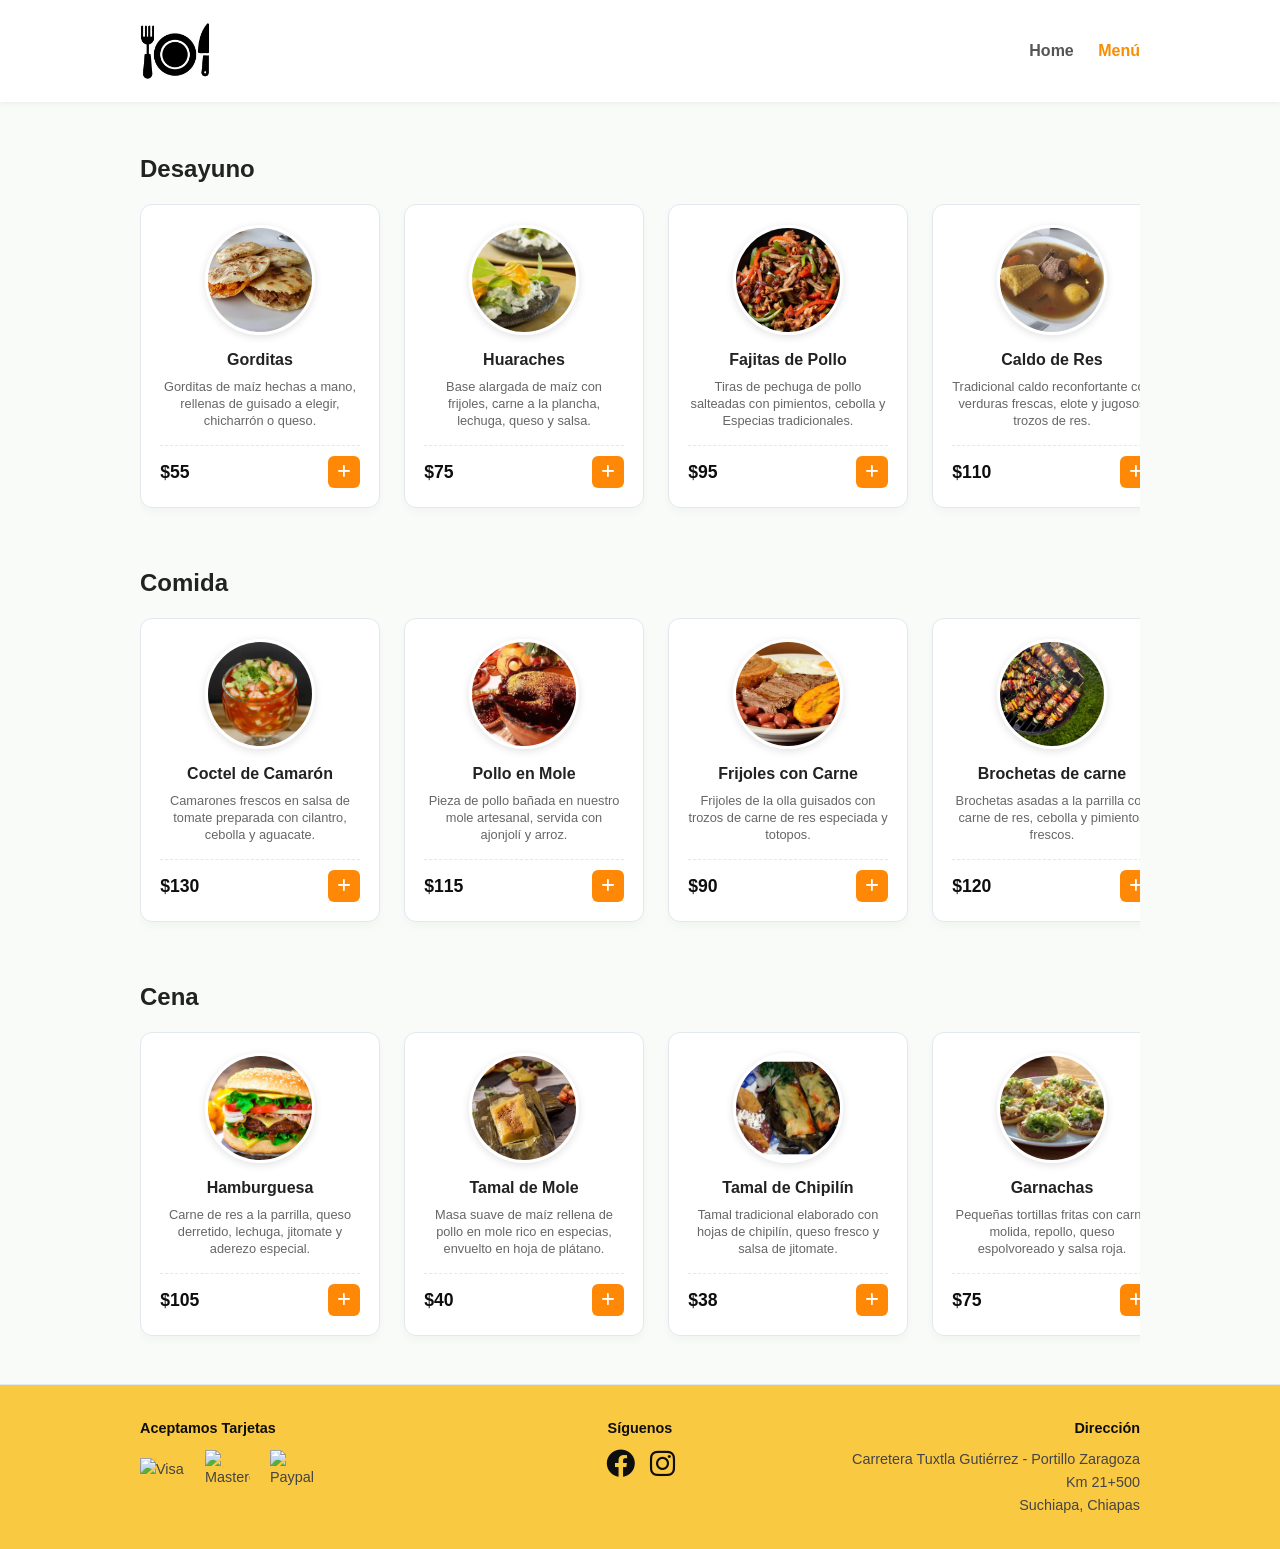
==== paginas/menu.html @ bb187be2 "Pagina de un restaurant" ====
<!DOCTYPE html>
<html lang="es">
<head>
    <meta charset="UTF-8">
    <meta name="viewport" content="width=device-width, initial-scale=1.0">
    <title>Menú - Restaurante</title>
    <!-- Ruta relativa para acceder a style.css desde la carpeta /paginas/ -->
    <link rel="stylesheet" href="../CSS/style.css">
    <link rel="stylesheet" href="https://cdnjs.cloudflare.com/ajax/libs/font-awesome/6.0.0/css/all.min.css">
</head>
<body>

    <!-- Header / Navbar -->
    <header class="main-header">
        <div class="container header-flex">
            <div class="logo">
                <img src="/imagenesComida/food-and-restaurant.png" alt="logo">
            </div>
            <nav class="main-nav">
                <a href="../index.html">Home</a>
                <a href="menu.html" class="active">Menú</a>
            </nav>
        </div>
    </header>

    <!-- Contenido Principal del Menú -->
    <main class="container">

        <!-- ===== SECCIÓN DESAYUNO ===== -->
        <section class="menu-seccion">
            <h2 class="subtitulo-menu">Desayuno</h2>
            <div class="menu-grid">
                
                <div class="menu-card">
                    <img src="/imagenesComida/i30.webp" alt="Gorditas" class="platillo-img">
                    <h3>Gorditas</h3>
                    <p>Gorditas de maíz hechas a mano, rellenas de guisado a elegir, chicharrón o queso.</p>
                    <div class="card-footer-platillo">
                        <span class="precio">$55</span>
                        <button class="btn-agregar"><i class="fas fa-plus"></i></button>
                    </div>
                </div>

                <div class="menu-card">
                    <img src="/imagenesComida/i27.jpg" alt="Huaraches" class="platillo-img">
                    <h3>Huaraches</h3>
                    <p>Base alargada de maíz con frijoles, carne a la plancha, lechuga, queso y salsa.</p>
                    <div class="card-footer-platillo">
                        <span class="precio">$75</span>
                        <button class="btn-agregar"><i class="fas fa-plus"></i></button>
                    </div>
                </div>

                <div class="menu-card">
                    <img src="/imagenesComida/i22.webp" alt="Fajitas de Pollo" class="platillo-img">
                    <h3>Fajitas de Pollo</h3>
                    <p>Tiras de pechuga de pollo salteadas con pimientos, cebolla y Especias tradicionales.</p>
                    <div class="card-footer-platillo">
                        <span class="precio">$95</span>
                        <button class="btn-agregar"><i class="fas fa-plus"></i></button>
                    </div>
                </div>

                <div class="menu-card">
                    <img src="/imagenesComida/i21.jpg" alt="Caldo de Res" class="platillo-img">
                    <h3>Caldo de Res</h3>
                    <p>Tradicional caldo reconfortante con verduras frescas, elote y jugosos trozos de res.</p>
                    <div class="card-footer-platillo">
                        <span class="precio">$110</span>
                        <button class="btn-agregar"><i class="fas fa-plus"></i></button>
                    </div>
                </div>

                <div class="menu-card">
                    <img src="/imagenesComida/i26.jpg" alt="Torta Ahogada" class="platillo-img">
                    <h3>Torta Ahogada</h3>
                    <p>Pan birote relleno de carnitas, sumergido en salsa especiada de jitomate y chile.</p>
                    <div class="card-footer-platillo">
                        <span class="precio">$80</span>
                        <button class="btn-agregar"><i class="fas fa-plus"></i></button>
                    </div>
                </div>

                <div class="menu-card">
                    <img src="/imagenesComida/i7.jpg" alt="Empanadas" class="platillo-img">
                    <h3>Empanadas</h3>
                    <p>Crujientes empanadas fritas rellenas de queso, pollo deshebrado o carne molida.</p>
                    <div class="card-footer-platillo">
                        <span class="precio">$60</span>
                        <button class="btn-agregar"><i class="fas fa-plus"></i></button>
                    </div>
                </div>

                <div class="menu-card">
                    <img src="/imagenesComida/i19.jpg" alt="Lasagna" class="platillo-img">
                    <h3>Lasagna</h3>
                    <p>Capas de pasta gratinada con carne boloñesa, salsa bechamel y queso fundido.</p>
                    <div class="card-footer-platillo">
                        <span class="precio">$125</span>
                        <button class="btn-agregar"><i class="fas fa-plus"></i></button>
                    </div>
                </div>

                <div class="menu-card">
                    <img src="/imagenesComida/i28.jpg" alt="Carne con Verduras" class="platillo-img">
                    <h3>Carne con Verduras</h3>
                    <p>Trozos de carne suave salteados al sartén con mezcla de verduras de temporada.</p>
                    <div class="card-footer-platillo">
                        <span class="precio">$105</span>
                        <button class="btn-agregar"><i class="fas fa-plus"></i></button>
                    </div>
                </div>

            </div>
        </section>

        <!-- ===== SECCIÓN COMIDA ===== -->
        <section class="menu-seccion">
            <h2 class="subtitulo-menu">Comida</h2>
            <div class="menu-grid">
                
                <div class="menu-card">
                    <img src="/imagenesComida/i12.jpg" alt="Coctel de Camarón" class="platillo-img">
                    <h3>Coctel de Camarón</h3>
                    <p>Camarones frescos en salsa de tomate preparada con cilantro, cebolla y aguacate.</p>
                    <div class="card-footer-platillo">
                        <span class="precio">$130</span>
                        <button class="btn-agregar"><i class="fas fa-plus"></i></button>
                    </div>
                </div>

                <div class="menu-card">
                    <img src="/imagenesComida/i15.jpg" alt="Pollo en Mole" class="platillo-img">
                    <h3>Pollo en Mole</h3>
                    <p>Pieza de pollo bañada en nuestro mole artesanal, servida con ajonjolí y arroz.</p>
                    <div class="card-footer-platillo">
                        <span class="precio">$115</span>
                        <button class="btn-agregar"><i class="fas fa-plus"></i></button>
                    </div>
                </div>

                <div class="menu-card">
                    <img src="/imagenesComida/i16.jpg" alt="Frijoles con Carne" class="platillo-img">
                    <h3>Frijoles con Carne</h3>
                    <p>Frijoles de la olla guisados con trozos de carne de res especiada y totopos.</p>
                    <div class="card-footer-platillo">
                        <span class="precio">$90</span>
                        <button class="btn-agregar"><i class="fas fa-plus"></i></button>
                    </div>
                </div>

                <div class="menu-card">
                    <img src="/imagenesComida/i23.jpg" alt="Brochetas de carne" class="platillo-img">
                    <h3>Brochetas de carne</h3>
                    <p>Brochetas asadas a la parrilla con carne de res, cebolla y pimientos frescos.</p>
                    <div class="card-footer-platillo">
                        <span class="precio">$120</span>
                        <button class="btn-agregar"><i class="fas fa-plus"></i></button>
                    </div>
                </div>

                <div class="menu-card">
                    <img src="/imagenesComida/i24.jpg" alt="Cochito Horneado" class="platillo-img">
                    <h3>Cochito Horneado</h3>
                    <p>Carne de cerdo horneada lentamente con adobo tradicional chiapaneco.</p>
                    <div class="card-footer-platillo">
                        <span class="precio">$135</span>
                        <button class="btn-agregar"><i class="fas fa-plus"></i></button>
                    </div>
                </div>

                <div class="menu-card">
                    <img src="/imagenesComida/i8.webp" alt="Pozole" class="platillo-img">
                    <h3>Pozole</h3>
                    <p>Platillo tradicional de maíz cacahuazintle con carne de cerdo, rábanos y lechuga.</p>
                    <div class="card-footer-platillo">
                        <span class="precio">$100</span>
                        <button class="btn-agregar"><i class="fas fa-plus"></i></button>
                    </div>
                </div>

                <div class="menu-card">
                    <img src="/imagenesComida/i14.jpg" alt="Caldo de Camarón" class="platillo-img">
                    <h3>Caldo de Camarón</h3>
                    <p>Sopa concentrada de camarón con verduras, chile guajillo y un toque de limón.</p>
                    <div class="card-footer-platillo">
                        <span class="precio">$125</span>
                        <button class="btn-agregar"><i class="fas fa-plus"></i></button>
                    </div>
                </div>

                <div class="menu-card">
                    <img src="/imagenesComida/i25.jpg" alt="Guacamole" class="platillo-img">
                    <h3>Guacamole</h3>
                    <p>Aguacate fresco machacado con pico de gallo, cilantro y servido con totopos.</p>
                    <div class="card-footer-platillo">
                        <span class="precio">$70</span>
                        <button class="btn-agregar"><i class="fas fa-plus"></i></button>
                    </div>
                </div>

                <div class="menu-card">
                    <img src="/imagenesComida/i29.jpg" alt="Carne Asada" class="platillo-img">
                    <h3>Carne Asada</h3>
                    <p>Corte de carne a la parrilla acompañado de cebollitas cambray, frijoles y guacamole.</p>
                    <div class="card-footer-platillo">
                        <span class="precio">$140</span>
                        <button class="btn-agregar"><i class="fas fa-plus"></i></button>
                    </div>
                </div>

            </div>
        </section>

        <!-- ===== SECCIÓN CENA ===== -->
        <section class="menu-seccion">
            <h2 class="subtitulo-menu">Cena</h2>
            <div class="menu-grid">
                
                <div class="menu-card">
                    <img src="/imagenesComida/i10.jpg" alt="Hamburguesa" class="platillo-img">
                    <h3>Hamburguesa</h3>
                    <p>Carne de res a la parrilla, queso derretido, lechuga, jitomate y aderezo especial.</p>
                    <div class="card-footer-platillo">
                        <span class="precio">$105</span>
                        <button class="btn-agregar"><i class="fas fa-plus"></i></button>
                    </div>
                </div>

                <div class="menu-card">
                    <img src="/imagenesComida/i11.jpg" alt="Tamal de Mole" class="platillo-img">
                    <h3>Tamal de Mole</h3>
                    <p>Masa suave de maíz rellena de pollo en mole rico en especias, envuelto en hoja de plátano.</p>
                    <div class="card-footer-platillo">
                        <span class="precio">$40</span>
                        <button class="btn-agregar"><i class="fas fa-plus"></i></button>
                    </div>
                </div>

                <div class="menu-card">
                    <img src="/imagenesComida/i13.jpg" alt="Tamal de Chipilín" class="platillo-img">
                    <h3>Tamal de Chipilín</h3>
                    <p>Tamal tradicional elaborado con hojas de chipilín, queso fresco y salsa de jitomate.</p>
                    <div class="card-footer-platillo">
                        <span class="precio">$38</span>
                        <button class="btn-agregar"><i class="fas fa-plus"></i></button>
                    </div>
                </div>

                <div class="menu-card">
                    <img src="/imagenesComida/i9.jpg" alt="Garnachas" class="platillo-img">
                    <h3>Garnachas</h3>
                    <p>Pequeñas tortillas fritas con carne molida, repollo, queso espolvoreado y salsa roja.</p>
                    <div class="card-footer-platillo">
                        <span class="precio">$75</span>
                        <button class="btn-agregar"><i class="fas fa-plus"></i></button>
                    </div>
                </div>

                <div class="menu-card">
                    <img src="/imagenesComida/i18.jpg" alt="Tostadas" class="platillo-img">
                    <h3>Tostadas</h3>
                    <p>Tortillas crujientes con frijoles refritos, pollo o carne, lechuga, crema y queso.</p>
                    <div class="card-footer-platillo">
                        <span class="precio">$65</span>
                        <button class="btn-agregar"><i class="fas fa-plus"></i></button>
                    </div>
                </div>

                <div class="menu-card">
                    <img src="/imagenesComida/i6.jpg" alt="Tacos" class="platillo-img">
                    <h3>Tacos</h3>
                    <p>Orden de tacos en tortilla de maíz con la carne de tu elección, cilantro y cebolla.</p>
                    <div class="card-footer-platillo">
                        <span class="precio">$70</span>
                        <button class="btn-agregar"><i class="fas fa-plus"></i></button>
                    </div>
                </div>

                <div class="menu-card">
                    <img src="/imagenesComida/i20.jpg" alt="Flautas" class="platillo-img">
                    <h3>Flautas</h3>
                    <p>Tacos dorados y crujientes rellenos de pollo, servidos con crema, queso y salsa verde.</p>
                    <div class="card-footer-platillo">
                        <span class="precio">$80</span>
                        <button class="btn-agregar"><i class="fas fa-plus"></i></button>
                    </div>
                </div>

            </div>
        </section>

    </main>

    <!-- Footer Institucional -->
    <footer class="main-footer">
        <div class="container footer-grid">
            <div class="footer-col">
                <h4>Aceptamos Tarjetas</h4>
                <div class="metodos-pago">
                    <img src="https://images.icon-icons.com/2341/PNG/512/visa_payment_method_card_icon_142729.png" alt="Visa" width="40">
                    <img src="https://e7.pngegg.com/pngimages/130/79/png-clipart-mastercard-credit-card-mastercard-logo-love-text.png" alt="Mastercard" width="40">
                    <img src="https://static.vecteezy.com/system/resources/thumbnails/070/730/254/small/paypal-logo-in-transparent-background-popular-online-payment-method-icon-free-png.png" alt="Paypal" width="60">
                </div>
            </div>

            <div class="footer-col col-siguenos">
                <h4>Síguenos</h4>
                <div class="social-links">
                    <a href="https://facebook.com/UPChiapas" target="_blank"><i class="fab fa-facebook fa-2x"></i></a>
                    <a href="https://instagram.com/UPChiapas" target="_blank"><i class="fab fa-instagram fa-2x"></i></a>
                </div>
            </div>

            <div class="footer-col col-direc">
                <h4>Dirección</h4>
                <p>Carretera Tuxtla Gutiérrez - Portillo Zaragoza Km 21+500<br>Suchiapa, Chiapas</p>
            </div>
        </div>
    </footer>

</body>
</html>
---- CSS/style.css ----
:root {
    --primary-color: #ffffff; 
    --secondary-color: #0e0e0e; /* Teal institucional */
    --third-color: #f98d00;
    --light-bg: #f9fbf9; 
    --text-color: #333;
    --white: #ffffff; 
    --acento: #ff8906; /* Naranja botones */
    --acento-hover: #e17b06;
    --card-bg: #ffffff;
    --border-color: #e2e8f0;
}

* {
    box-sizing: border-box;
    margin: 0;
    padding: 0;
    font-family: 'Segoe UI', Tahoma, Geneva, Verdana, sans-serif;
}

body {
    background-color: var(--light-bg);
    color: var(--text-color);
    line-height: 1.6;
    display: flex;
    flex-direction: column;
    min-height: 100vh;
}

.container {
    width: 90%;
    max-width: 1000px;
    margin: 0 auto;
}

/* Header & Nav */
.main-header {
    background-color: var(--primary-color);
    box-shadow: 0 2px 5px rgba(0,0,0,0.05);
    padding: 1rem 0;
}

.header-flex {
    display: flex;
    justify-content: space-between;
    align-items: center;
}

.logo img {
    width: 70px;
    height: 70px;
    object-fit: contain;
    display: block;
}

.main-nav a {
    color: #555;
    text-decoration: none;
    margin-left: 20px;
    font-weight: 600;
    transition: color 0.3s;
}

.main-nav a:hover, .main-nav a.active {
    color: var(--third-color);
}

/* Main */
main {
    flex: 1;
    padding: 2rem 0;
}

/* Carrusel */
.carrusel-contenedor {
    width: 100%;
    max-width: 600px;
    height: 350px;
    margin: 0 auto 3rem auto;
    overflow: hidden;
    position: relative;
    border-radius: 12px;
    box-shadow: 0 4px 12px rgba(0,0,0,0.1);
}

.imagenes-slide {
    display: flex;
    transition: transform .5s ease-in-out;
}

.imagenes-slide img {
    min-width: 100%;
    height: 350px;
    object-fit: cover;
}

.boton-carrusel {
    position: absolute;
    top: 50%;
    transform: translateY(-50%);
    z-index: 10;
    background: rgba(255,255,255,0.8);
    border: none;
    padding: 10px 15px;
    cursor: pointer;
    border-radius: 50%;
    font-weight: bold;
}

#anterior { left: 15px; }
#siguiente { right: 15px; }

/* Títulos de secciones con subrayado amarillo */
.titulo-seccion, .titulo-seccion-oferta {
    text-align: center;
    position: relative;
    padding-bottom: 10px;
    margin: 2rem 0;
    color: var(--secondary-color);
    font-size: 1.8rem;
}

.titulo-seccion::after, .titulo-seccion-oferta::after {
    content: "";
    position: absolute;
    bottom: 0;
    left: 50%;
    transform: translateX(-50%);
    width: 120px;
    height: 4px;
    background-color: #ffcc00;
    border-radius: 2px;
}

/* Grid de Pasos (¿Cómo puedes ordenar?) */
.pasos-grid {
    display: grid;
    grid-template-columns: repeat(auto-fit, minmax(180px, 1fr));
    gap: 1.5rem;
    margin-bottom: 4rem;
}

.paso-card {
    background-color: var(--white);
    border: 2px solid var(--border-color);
    padding: 2rem 1rem;
    border-radius: 8px;
    text-align: center;
    box-shadow: 0 2px 5px rgba(0,0,0,0.02);
    transition: transform 0.3s;
}

.paso-card:hover {
    transform: translateY(-5px);
}

.paso-card img {
    margin-bottom: 1rem;
    object-fit: contain;
}

/* Oferta Especial en Flexbox */
.oferta-container {
    margin-bottom: 4rem;
}

.oferta-flex {
    display: flex;
    background: var(--white);
    border-radius: 12px;
    padding: 2rem;
    gap: 2rem;
    align-items: center;
    box-shadow: 0 4px 10px rgba(0,0,0,0.02);
    border: 1px solid var(--border-color);
}

.oferta-img {
    flex: 1;
    text-align: center;
}

.oferta-img img {
    max-width: 100%;
    width: 280px;
    height: auto;
    border-radius: 50%;
    object-fit: cover;
}

.oferta-detalle {
    flex: 1.5;
}

.oferta-detalle h1 {
    font-size: 1.8rem;
    color: #222;
    margin-bottom: 0.5rem;
}

.oferta-detalle h3 {
    font-size: 1rem;
    font-weight: normal;
    color: #666;
    margin-bottom: 1.5rem;
}

.btn-ordenar {
    background-color: var(--acento);
    color: var(--white);
    padding: 0.75rem 2rem;
    border: none;
    border-radius: 6px;
    cursor: pointer;
    font-weight: bold;
    width: auto;
    transition: background-color 0.3s;
}

.btn-ordenar:hover {
    background-color: var(--acento-hover);
}

/* Comentarios */
.comentarios-grid {
    display: grid;
    grid-template-columns: repeat(auto-fit, minmax(280px, 1fr));
    gap: 2rem;
    margin-bottom: 3rem;
}

.comentario-card {
    background: var(--white);
    padding: 1.5rem;
    border-radius: 8px;
    border: 1px solid var(--border-color);
}

.comentario-header {
    display: flex;
    align-items: center;
    gap: 1rem;
    margin-bottom: 1rem;
}

.avatar {
    width: 40px;
    height: 40px;
    background-color: #ddd;
    border-radius: 50%;
}

.estrellas {
    color: #ffc107;
    margin-top: 0.5rem;
}

/* Footer */
.main-footer {
    background-color: #fbc42de4;
    color: #444;
    padding: 2rem 0;
    border-top: 1px solid var(--border-color);
    font-size: 0.9rem;
}

.footer-grid {
    display: grid;
    grid-template-columns: repeat(auto-fit, minmax(200px, 1fr));
    gap: 2rem;
}

/*  Alineación a la izquierda de las columnas del footer */
.footer-col {
    text-align: left;
}

.footer-col h4 {
    color: var(--secondary-color);
    margin-bottom: 0.5rem;
}

/* Contenedor e imágenes de Métodos de Pago */
.metodos-pago {
    display: flex;
    justify-content: flex-start; /*  Comienza a la izquierda */
    align-items: center;
    gap: 20px;
    margin-top: 10px;
}

.metodos-pago img {
    width: 45px;
    height: auto;
    object-fit: contain;
}

/* Redes Sociales */
.social-links {
    margin-top: 15px;
}

.social-links a {
    color: #333;
    margin-right: 15px;
    transition: color 0.3s;
    text-decoration: none;
}

.social-links a:hover {
    color: var(--secondary-color);
}

.social-link {
    color: inherit;
    font-size: 1.1rem;
    background: rgba(0,0,0,0.05);
    padding: 0.5rem 1rem;
    border-radius: 5px;
    text-decoration: none;
}

.social-link:hover { 
    color: var(--secondary-color); 
    background: rgba(0,0,0,0.1); 
}

/* Responsive Design */
@media (max-width: 768px) {
    .header-flex { flex-direction: column; gap: 1rem; }
    .oferta-flex { flex-direction: column; text-align: center; }
    .metodos-pago { justify-content: center; }
    .footer-col { text-align: center; }
}
/* Configuración específica para centrar la columna de Síguenos */
.col-siguenos {
    text-align: center;
}

.col-siguenos h4 {
    text-align: center;
}

.col-siguenos .social-links {
    display: flex;
    justify-content: center; /* Centra los íconos de Facebook/Instagram */
    align-items: center;
    gap: 15px;               /* Espacio entre íconos */
    margin-top: 10px;
}

.col-siguenos .social-links a {
    margin: 0;               /* Elimina márgenes extra que puedan descentrarlo */
    color: var(--secondary-color); /* Aplica el color teal a los íconos */
    transition: transform 0.2s ease, color 0.2s ease;
}

.col-siguenos .social-links a:hover {
    transform: scale(1.15);  /* Efecto de zoom suave al pasar el cursor */
    color: var(--acento);
}
/* Mover y alinear la columna de dirección a la derecha */
.footer-grid .footer-col.col-direc {
    text-align: right !important;
}
/* Posicionamiento para la tarjeta de oferta */
.oferta-flex {
    position: relative; /* Permite posicionar el filtro en la esquina */
}

/* Ícono de filtro en la esquina superior derecha */
.icono-filtro {
    position: absolute;
    top: 20px;
    right: 25px;
    font-size: 1.2rem;
    color: var(--secondary-color);
    cursor: pointer;
    transition: color 0.3s;
}

.icono-filtro:hover {
    color: var(--acento);
}

/* Ajuste del botón con icono de carrito */
.btn-ordenar {
    display: inline-flex;
    align-items: center;
    justify-content: center;
    gap: 8px; /* Espacio entre el carrito y el texto */
}
/* ==========================================
   ESTILOS PARA LA PÁGINA DE MENÚ (DESLIZABLE)
   ========================================== */

.subtitulo-menu {
    font-size: 1.5rem;
    color: #222;
    margin: 2.5rem 0 1rem 0;
    text-align: left;
    font-weight: 700;
}

.menu-seccion:first-child .subtitulo-menu {
    margin-top: 1rem;
}

/* 🔄 Menú deslizable horizontalmente hacia la derecha */
.menu-grid {
    display: flex;
    gap: 1.5rem;
    overflow-x: auto;          /* Habilita el desplazamiento horizontal */
    scroll-snap-type: x mandatory; /* Desplazamiento suave por tarjeta */
    padding-bottom: 1rem;      /* Espacio para la barra de scroll */
    -webkit-overflow-scrolling: touch;
}

/* Estilo de la barra de desplazamiento (opcional, más limpia) */
.menu-grid::-webkit-scrollbar {
    height: 6px;
}
.menu-grid::-webkit-scrollbar-thumb {
    background-color: #cbd5e1;
    border-radius: 4px;
}

/* Tarjeta individual del platillo */
.menu-card {
    min-width: 240px;          /* Ancho fijo para mantener la estructura al deslizar */
    max-width: 240px;
    scroll-snap-align: start;
    background: var(--white);
    border: 1px solid var(--border-color);
    border-radius: 12px;
    padding: 1.2rem;
    text-align: center;
    box-shadow: 0 4px 10px rgba(0,0,0,0.03);
    transition: transform 0.3s ease;
    display: flex;
    flex-direction: column;
    justify-content: space-between;
}

.menu-card:hover {
    transform: translateY(-3px);
}

.platillo-img {
    width: 110px;
    height: 110px;
    border-radius: 50%;
    object-fit: cover;
    margin: 0 auto 0.8rem auto;
    border: 3px solid #fff;
    box-shadow: 0 2px 8px rgba(0,0,0,0.12);
}

.menu-card h3 {
    font-size: 1rem;
    color: #222;
    margin-bottom: 0.4rem;
}

.menu-card p {
    font-size: 0.8rem;
    color: #666;
    line-height: 1.3;
    margin-bottom: 1rem;
}

/* Pie de tarjeta */
.card-footer-platillo {
    display: flex;
    justify-content: space-between;
    align-items: center;
    margin-top: auto;
    padding-top: 0.6rem;
    border-top: 1px dashed var(--border-color);
}

.precio {
    font-size: 1.1rem;
    font-weight: bold;
    color: var(--secondary-color);
}

/* ➕ Botón con símbolo mas (+) */
.btn-agregar {
    background-color: var(--acento);
    color: var(--white);
    border: none;
    width: 32px;
    height: 32px;
    border-radius: 6px;
    cursor: pointer;
    display: flex;
    align-items: center;
    justify-content: center;
    font-size: 0.9rem;
    transition: background-color 0.2s ease, transform 0.2s ease;
}

.btn-agregar:hover {
    background-color: var(--acento-hover);
    transform: scale(1.08);
}
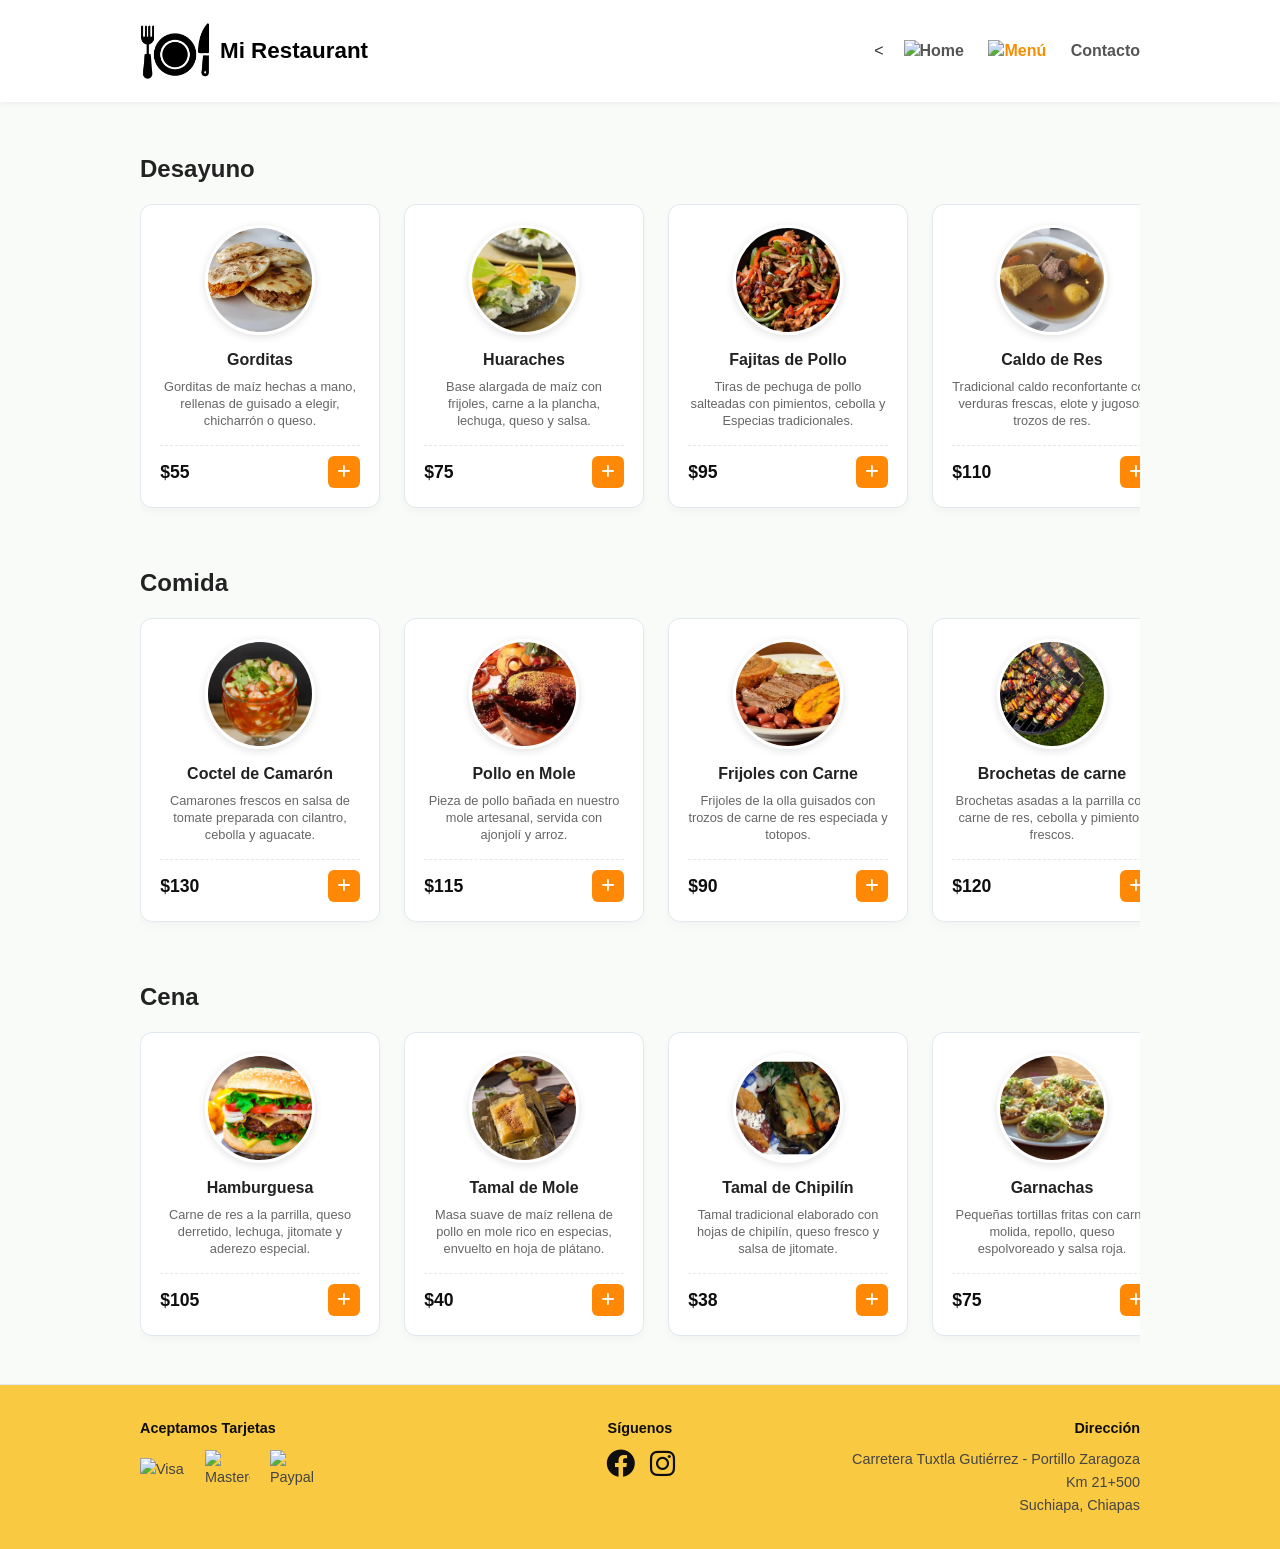
==== commit 471968e9: "cambios menu" ====
--- a/paginas/menu.html
+++ b/paginas/menu.html
@@ -15,10 +15,12 @@
         <div class="container header-flex">
             <div class="logo">
                 <img src="/imagenesComida/food-and-restaurant.png" alt="logo">
+                <span class="nombre-restaurante">Mi Restaurant</span>
             </div>
             <nav class="main-nav">
-                <a href="../index.html">Home</a>
-                <a href="menu.html" class="active">Menú</a>
+                <<a href="/index.html" ><img src="/imagenesComida/casa.png" width="20">Home</a>
+                <a href="/paginas/menu.html" class="active"><img src="/imagenesComida/menu.png" width="16">Menú</a>
+                <a href="contacto.html">Contacto</a>
             </nav>
         </div>
     </header>
@@ -307,8 +309,8 @@
             <div class="footer-col col-siguenos">
                 <h4>Síguenos</h4>
                 <div class="social-links">
-                    <a href="https://facebook.com/UPChiapas" target="_blank"><i class="fab fa-facebook fa-2x"></i></a>
-                    <a href="https://instagram.com/UPChiapas" target="_blank"><i class="fab fa-instagram fa-2x"></i></a>
+                    <a href="https://www.facebook.com/share/1CXzHNmsDx/?mibextid=wwXIfr" target="_blank"><i class="fab fa-facebook fa-2x"></i></a>
+                    <a href="https://www.instagram.com/upchiapas?igsh=MzJrNGNxem1tazh0" target="_blank"><i class="fab fa-instagram fa-2x"></i></a>
                 </div>
             </div>
 
@@ -319,5 +321,16 @@
         </div>
     </footer>
 
+    <!-- MODAL DE CONFIRMACIÓN -->
+    <div class="modal-overlay" id="modalAgregar">
+        <div class="modal-content">
+            <i class="fas fa-check-circle modal-icono"></i>
+            <h3>¡Agregado al Pedido!</h3>
+            <p id="modalMensaje">El platillo se ha añadido a tu orden correctamente.</p>
+            <button class="btn-cerrar-modal">Aceptar</button>
+        </div>
+    </div>
+
+    <script src="../JS/javaS.js"></script>
 </body>
 </html>
--- a/CSS/style.css
+++ b/CSS/style.css
@@ -46,12 +46,24 @@
     justify-content: space-between;
     align-items: center;
 }
+.logo {
+    display: flex;
+    align-items: center; /* Alinea verticalmente al centro */
+    gap: 10px;           /* Espacio entre la imagen y el texto */
+    text-decoration: none;
+}
 
 .logo img {
     width: 70px;
     height: 70px;
     object-fit: contain;
     display: block;
+}
+.nombre-restaurante {
+    font-size: 1.4rem;
+    font-weight: bold;
+    color: #000000; /* O el color principal de tu header */
+    white-space: nowrap; /* Evita que el nombre se rompa en dos líneas */
 }
 
 .main-nav a {
@@ -486,7 +498,7 @@
     color: var(--secondary-color);
 }
 
-/* ➕ Botón con símbolo mas (+) */
+/*  Botón con símbolo mas (+) */
 .btn-agregar {
     background-color: var(--acento);
     color: var(--white);
@@ -505,4 +517,145 @@
 .btn-agregar:hover {
     background-color: var(--acento-hover);
     transform: scale(1.08);
+}
+/* ==========================================
+   ESTILOS PARA EL MODAL (VENTANA FLOTANTE)
+   ========================================== */
+.modal-overlay {
+    position: fixed;
+    top: 0;
+    left: 0;
+    width: 100%;
+    height: 100%;
+    background: rgba(0, 0, 0, 0.6);
+    backdrop-filter: blur(4px);
+    display: flex;
+    align-items: center;
+    justify-content: center;
+    z-index: 1000;
+    opacity: 0;
+    pointer-events: none;
+    transition: opacity 0.3s ease;
+}
+
+/* Clase para activar el modal con JS */
+.modal-overlay.active {
+    opacity: 1;
+    pointer-events: auto;
+}
+
+.modal-content {
+    background: var(--white);
+    padding: 2rem;
+    border-radius: 12px;
+    max-width: 400px;
+    width: 90%;
+    text-align: center;
+    box-shadow: 0 10px 25px rgba(0,0,0,0.2);
+    transform: translateY(-20px);
+    transition: transform 0.3s ease;
+    position: relative;
+}
+
+.modal-overlay.active .modal-content {
+    transform: translateY(0);
+}
+
+.modal-icono {
+    font-size: 3rem;
+    color: #10b981; /* Verde éxito */
+    margin-bottom: 1rem;
+}
+
+.modal-content h3 {
+    margin-bottom: 0.5rem;
+    color: #222;
+}
+
+.modal-content p {
+    color: #666;
+    font-size: 0.95rem;
+    margin-bottom: 1.5rem;
+}
+
+.btn-cerrar-modal {
+    background-color: var(--acento);
+    color: var(--white);
+    border: none;
+    padding: 0.6rem 1.5rem;
+    border-radius: 6px;
+    font-weight: bold;
+    cursor: pointer;
+    transition: background 0.2s;
+}
+
+.btn-cerrar-modal:hover {
+    background-color: var(--acento-hover);
+}
+
+/* ==========================================
+   ESTILOS PARA EL FORMULARIO DE RESERVACIÓN
+   ========================================== */
+.form-container {
+    max-width: 600px;
+    margin: 2rem auto;
+    background: var(--white);
+    padding: 2rem;
+    border-radius: 12px;
+    border: 1px solid var(--border-color);
+    box-shadow: 0 4px 15px rgba(0,0,0,0.05);
+}
+
+.form-group {
+    display: flex;
+    flex-direction: column;
+    margin-bottom: 1.2rem;
+    text-align: left;
+}
+
+.form-group label {
+    font-weight: 600;
+    margin-bottom: 0.4rem;
+    color: #333;
+    font-size: 0.9rem;
+}
+
+.form-group input,
+.form-group select,
+.form-group textarea {
+    padding: 0.7rem;
+    border: 1px solid #cbd5e1;
+    border-radius: 6px;
+    font-size: 0.95rem;
+    outline: none;
+    transition: border-color 0.2s;
+}
+
+.form-group input:focus,
+.form-group select:focus,
+.form-group textarea:focus {
+    border-color: var(--acento);
+}
+
+.form-row {
+    display: grid;
+    grid-template-columns: 1fr 1fr;
+    gap: 1rem;
+}
+
+.btn-submit {
+    width: 100%;
+    background-color: var(--acento);
+    color: var(--white);
+    border: none;
+    padding: 0.8rem;
+    font-size: 1rem;
+    font-weight: bold;
+    border-radius: 6px;
+    cursor: pointer;
+    transition: background 0.2s;
+}
+
+.btn-submit:hover {
+    background-color: var(--acento-hover);
 }
